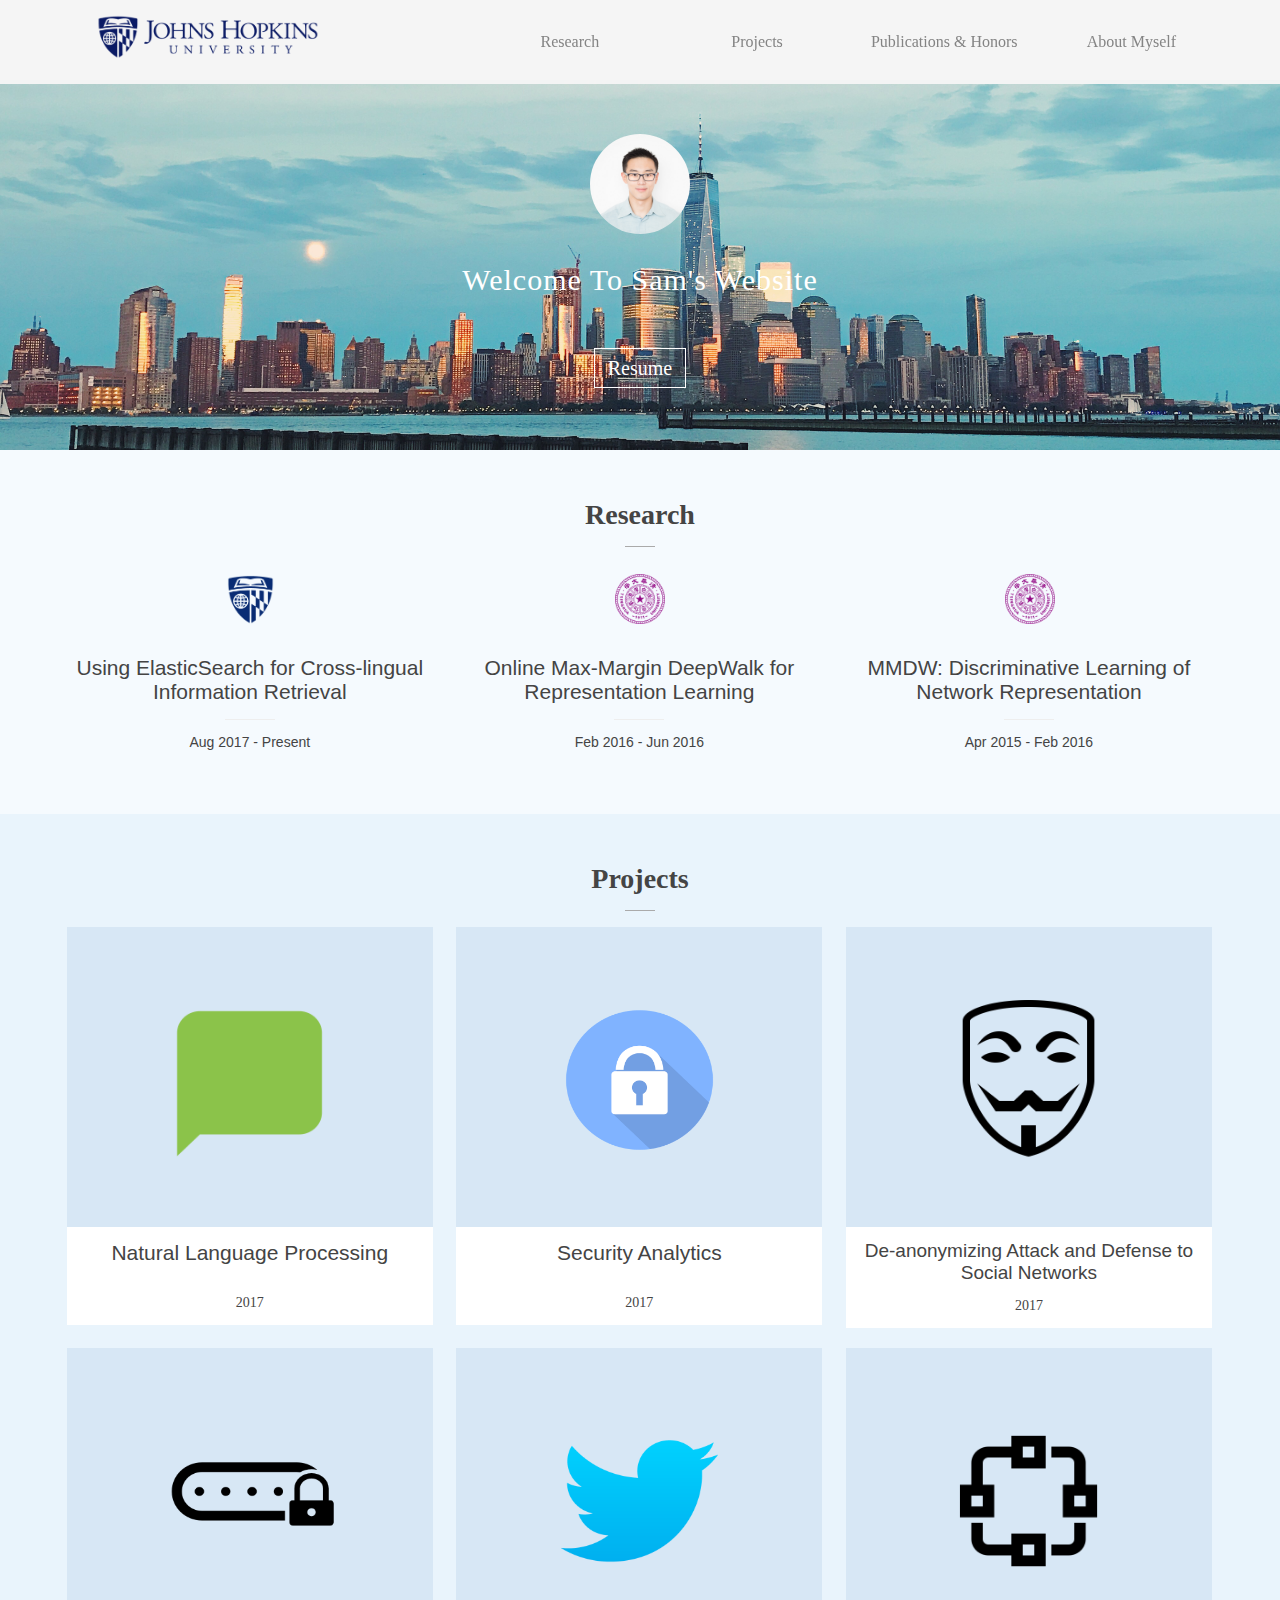
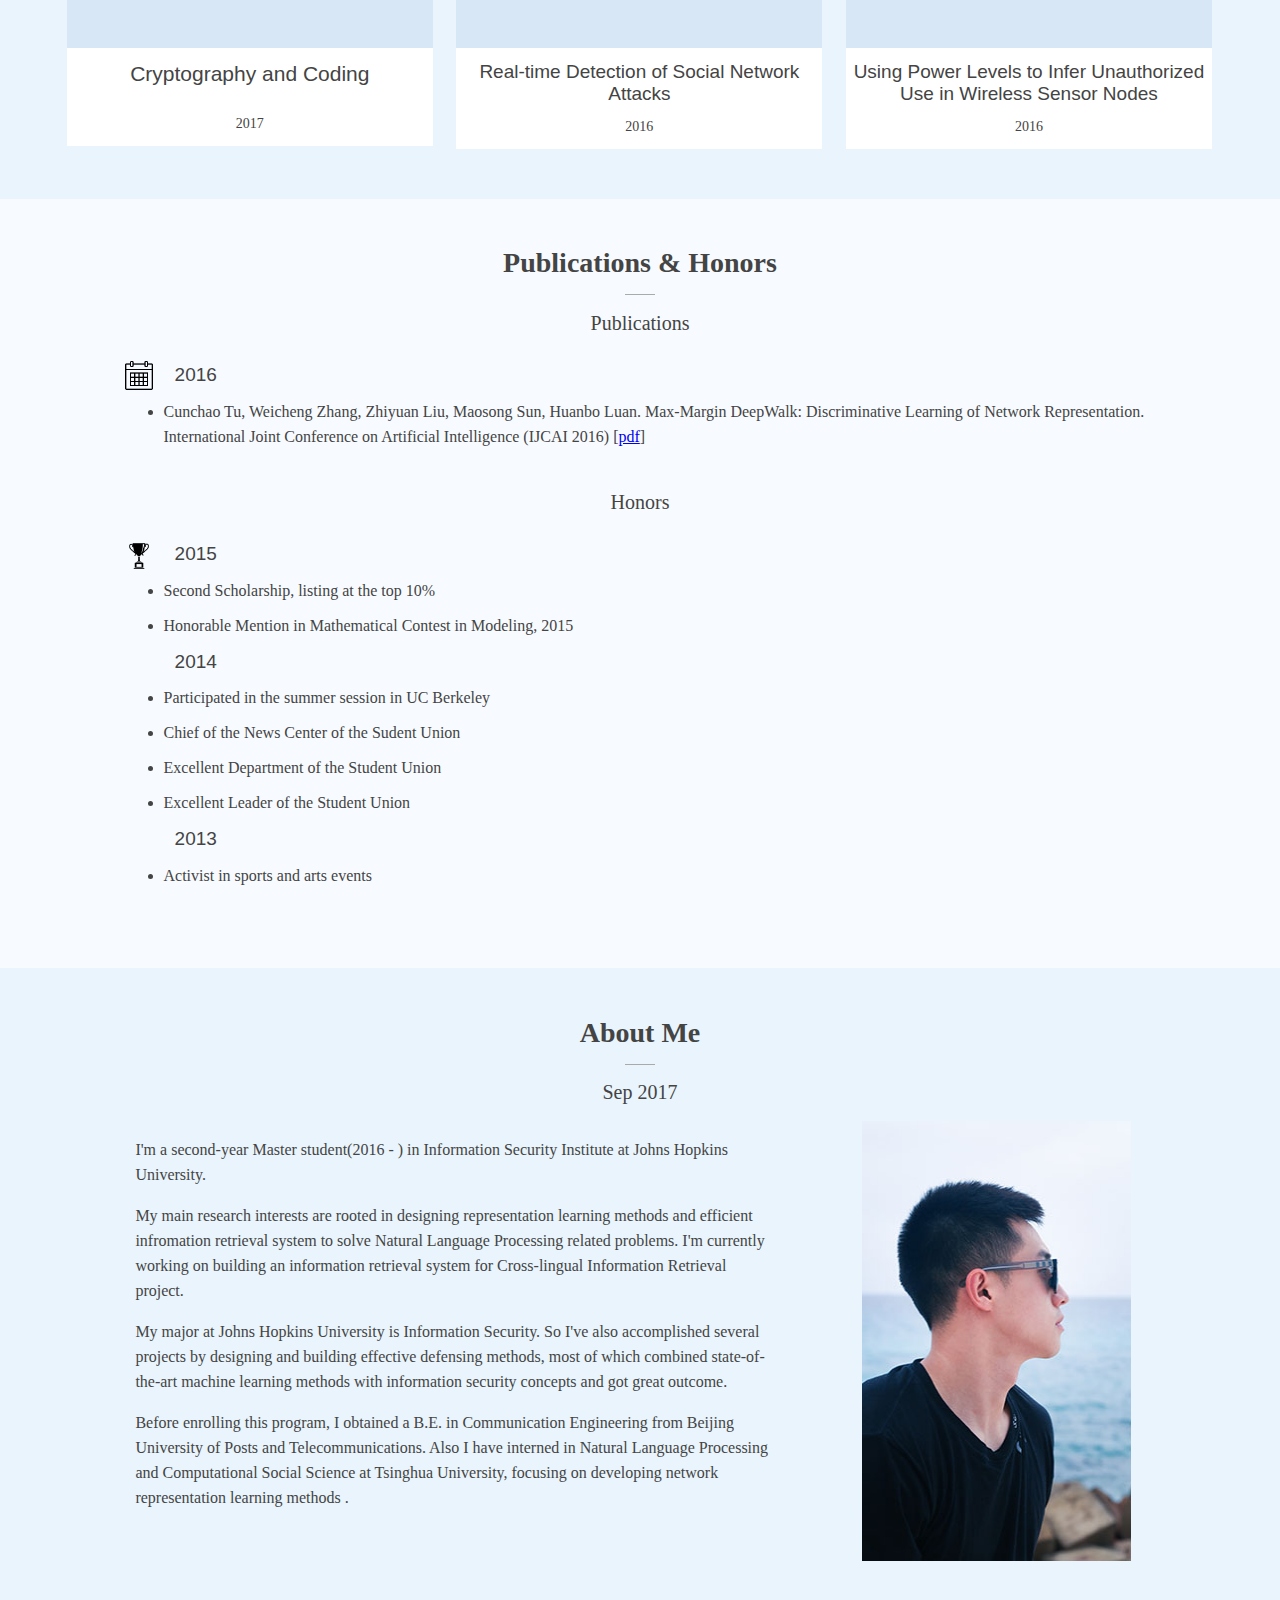
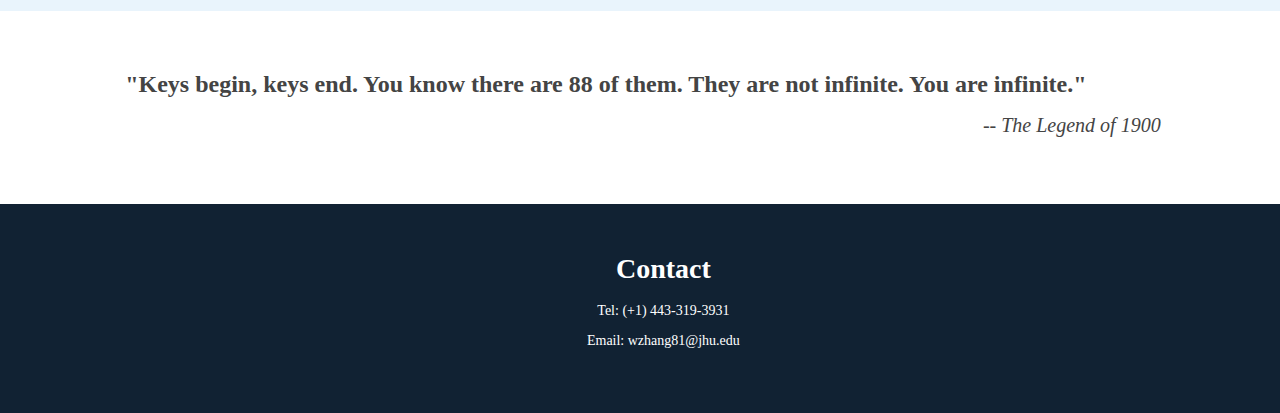
==== index.html @ ab31bf4f "init" ====
<!DOCTYPE html>
<html >
<head>
  <meta charset="UTF-8">
  <title>Weicheng(Sam) Zhang</title>
  <link rel="shortcut icon" type="image/x-icon" href="./src/image/z.ico" media="screen"/>
  <meta name="viewport" content="width=device-width, initial-scale=1">
  <link href='https://fonts.googleapis.com/css?family=Open+Sans|Roboto|Roboto+Slab:300,400' rel='stylesheet' type='text/css'>
    
  <link rel="stylesheet" href="style.css">

  <!-- Global Site Tag (gtag.js) - Google Analytics -->
<script async src="https://www.googletagmanager.com/gtag/js?id=UA-106564994-1"></script>
<script>
  window.dataLayer = window.dataLayer || [];
  function gtag(){dataLayer.push(arguments)};
  gtag('js', new Date());

  gtag('config', 'UA-106564994-1');
</script>
</head>

<body>
  <div class="hold" id="home">
  <div class="header">
    <div id="navigation-bar">
      <div id="logo">
        <figure><img src="./src/image/johns-hopkins-university-logo.png" width="225" height="46" onclick="scrollPosition(home)" style="cursor: pointer"/></figure>
      </div>
      <ul style="cursor: pointer">
        <li><a onclick="scrollPosition(aboutme)">About Myself</a></li>
        <li><a onclick="scrollPosition(Pandh)">Publications & Honors</a></li>
        <li><a onclick="scrollPosition(Projects)">Projects</a></li>
        <li><a onclick="scrollPosition(Research)">Research</a></li>
      </ul>
    </div>
  </div>
</div>




<div class="section">
  <div class="slider">
    <div class="container slidercontent">
      <figure><img class="icon" src="./src/image/icon.jpeg" width="100" height="100" onclick="location.href = 'https://www.linkedin.com/in/weicheng-zhang/'" style="cursor: pointer" /></figure>
      <h2 class="hero">Welcome To Sam's Website</h2>
      <div class="call" onclick="location.href='./src/resume/Resume_WeichengZhang.pdf'"><span>Resume</span></div>
    </div>
  </div>
</div>
<div class="section bg0" id="Research">
  <div class="container">
  <h1 class="section_name">Research</h1>
    <div class="col three">
      <h1 class="icon"><img class="zoomjhu" src="./src/image/jhu.png" onclick="location.href='https://github.com/Sam3448/Cross-lingual-Information-Retrieval'"/></h1>
      <h1 class="service">Using ElasticSearch for Cross-lingual Information Retrieval</h1>
      <p class="AuthorDate">Aug 2017 - Present</p>
    </div>
    <div class="col three">

      <h1 class="icon"><img class="zoomtsinghua" src="./src/image/tsinghua.png" onclick="location.href='https://github.com/Sam3448/Online_DeepWalk'"/></h1>

      <h1 class="service">Online Max-Margin DeepWalk for Representation Learning</h1>
      <p class="AuthorDate">Feb 2016 - Jun 2016</p>
    </div>
    <div class="responsivegroup"></div>
    <div class="col three">

      <h1 class="icon"><img class="zoomtsinghua" src="./src/image/tsinghua.png" onclick="location.href='https://github.com/Sam3448/MMDW'"/></h1>
      <h1 class="service">MMDW: Discriminative Learning of Network Representation </h1>
      <p class="AuthorDate">Apr 2015 - Feb 2016</p>
    </div>
    <div class="group"></div>
  </div>
</div>
<div class="section bg" id="Projects">
  <div class="container">
    <h1>Projects</h1>
    <h2></h2>
    <div class="col three bg nopad pointer">
      <div class="imgholder"><img src="./src/image/speech_bubble.png" class="imgProject" onclick="location.href='https://github.com/Sam3448/Natural-Language-Processing'"></div>
      <h1 class="feature2">Natural Language Processing</h1>
      <p>2017</p>
    </div>    
    <div class="col three bg nopad pointer">
      <div class="imgholder"><img src="./src/image/sa.png" class="imgProject" onclick="location.href='https://github.com/Sam3448/Security-Analytics'"></div>
      <h1 class="feature2">Security Analytics</h1>
      <p>2017</p>
    </div>
    <div class="col three bg nopad pointer">
      <div class="imgholder"><img src="./src/image/anonymous.png" class="imgProject" onclick="location.href='https://github.com/Sam3448/SPCFinal'"></div>
      <h1 class="feature">De-anonymizing Attack and Defense to Social Networks</h1>
      <p>2017</p>
    </div>


    <div class="group margin"></div>
    <div class="col three bg nopad pointer">
      <div class="imgholder"><img src="./src/image/crypto2.png" class="imgProject" onclick="location.href='https://github.com/Sam3448/Cryptography-and-Coding'"></div>
      <h1 class="feature2">Cryptography and Coding</h1>
      <p>2017</p>
    </div>
    <div class="col three bg nopad pointer">
      <div class="imgholder"><img src="./src/image/twitter.png" class="imgProject" onclick="location.href='https://github.com/Sam3448/Zerofox'"></div>
      <h1 class="feature">Real-time Detection of Social Network Attacks</h1>
      <p>2016</p>
    </div>
    <div class="col three bg nopad pointer">
      <div class="imgholder"><img src="./src/image/wsn3.png" class="imgProject" onclick="location.href='https://github.com/Sam3448/WSN'"></div>
      <h1 class="feature">Using Power Levels to Infer Unauthorized Use in Wireless Sensor Nodes</h1>
      <p>2016</p>
    </div>
    <div class="group"></div>
  </div>
</div>



<div class="section bg2" id="Pandh">
  <div class="container">
    <h1>Publications & Honors</h1>
    <h2>Publications</h2>
    <div class="col one_original">
      <img class="caledar"/ src="./src/image/calendar.png">
      <h1 class="feature side">2016</h1>
      <li class="textForPandh">Cunchao Tu, Weicheng Zhang, Zhiyuan Liu, Maosong Sun, Huanbo Luan. Max-Margin DeepWalk: Discriminative Learning of Network Representation. International Joint Conference on Artificial Intelligence (IJCAI 2016) [<a href="./src/paper/ijcai2016_mmdw.pdf" target="_blank">pdf</a>]</li>
      <br/>
      <br/>
    </div>
    <h2>Honors</h2>
    <div class="col one_original">
      <img class="caledar"/ src="./src/image/trophy.png">
      <h1 class="feature side">2015</h1>
      <li class="textForPandh"> Second Scholarship, listing at the top 10%</li>
      <li class="textForPandh">Honorable Mention in Mathematical Contest in Modeling, 2015</li>
      <h1 class="feature side">2014</h1>
      <li class="textForPandh">Participated in the summer session in UC Berkeley</li>
      <li class="textForPandh">Chief of the News Center of the Sudent Union</li>
      <li class="textForPandh">Excellent Department of the Student Union</li>
      <li class="textForPandh">Excellent Leader of the Student Union</li>
      <h1 class="feature side">2013</h1>
      <li class="textForPandh">Activist in sports and arts events</li>
    </div>
    <div class="group margin"></div>
  </div>
</div>



<div class="section bg" id="aboutme">
  <div class="container">
    <h1>About Me</h1>
    <h2>Sep 2017</h2>
    <div class="col one2">
      <p class="textForPandh">I'm a second-year Master student(2016 - ) in Information Security Institute at Johns Hopkins University.</p>
      <p class="textForPandh">My main research interests are rooted in designing representation learning methods and efficient infromation retrieval system to solve Natural Language Processing related problems. I'm currently working on building an information retrieval system for <b>Cross-lingual Information Retrieval project</b>.</p>
      <p class="textForPandh">My major at Johns Hopkins University is Information Security. So I've also accomplished several projects by designing and building effective defensing methods, most of which combined state-of-the-art machine learning methods with information security concepts and got great outcome.</p>
      <p class="textForPandh">Before enrolling this program, I obtained a B.E. in Communication Engineering from Beijing University of Posts and Telecommunications. Also I have interned in Natural Language Processing and Computational Social Science at Tsinghua University, focusing on developing network representation learning methods . </p>
    </div>
    <div class="col four">
      <img class="col imgSelf" src="./src/image/self_small.jpg">
    </div>
  

  </div>
</div>


<div class="section">
  <div class="container">
    <h1 class="reset">"Keys begin, keys end. You know there are 88 of them. They are not infinite. You are infinite."</h1>
    <h2 class="quote"><i>-- The Legend of 1900</i></h2>
  </div>
</div>
<div class="section">
  <div class="footer">
    <div class="container white">
      <div class="col one3">
        <h1>Contact</h1>
        <p>Tel: (+1) 443-319-3931</p>
        <p>Email: wzhang81@jhu.edu</p>
      </div>
      <div class="group"></div>
    </div>
  </div>
</div>
  <script src='https://cdnjs.cloudflare.com/ajax/libs/jquery/3.1.1/jquery.min.js'></script>
<script src='https://maxcdn.bootstrapcdn.com/bootstrap/3.3.7/js/bootstrap.min.js'></script>
  <script  src="js/index.js"></script>
</body>
</html>
---- style.css ----
/*
  terrible.css
  Andrew Tunecliffe, 2015
  http://atunnecliffe.com
*/
/* uncomment to see outlines of stuff when you hover *-/
:hover {
  background:rgba(0, 0, 0, 0.1);
}/**/





html,
body {
  margin: 0;
  padding: 0;
  scroll-behavior: smooth;
}

.section {
  width: 100%;
}

.container {
  position: relative;
  width: 1170px;
  margin: 0 auto;
  color: #444;
  font-size: 14px;
  font-weight: 300;
  font-family: Georgia, serif;
  overflow: hidden;
}

.section .container {
  padding: 30px 0 50px 0;
}

.section.bg0 {
  background: rgb(245, 250, 254);
}

.section.bg {
  background: rgb(233, 244, 252);
}

.section.bg2 {
  background: rgb(247, 251, 255);
}

.icon{
  margin-top: 10px;
  border-radius: 50%;
}
.schoolLogo{
  width: 225px;
  height: 80%;
  margin-top: 5%; 
}
/*
  Header
*/

.hold {
  height: 80px;
}

.header {
  line-height: 80px;
  width: 100%;
  transition: line-height 0.2s linear, box-shadow 0.2s linear;
  position: fixed;
  top: 0;
  left: 0;
  z-index: 100;
  background: rgba(245, 245, 245, 0.97);
}

.header.small {
  line-height: 50px;
  box-shadow: 0px 1px 3px 0px rgba(50, 50, 50, 0.8);
}

.header.small > .container > #logo {
  height: 73px;
}

#logo {
  position: absolute;
  top: 10%;
  transform: translateY(-20%);
  float: left;
  height: 40px;
  width: 170px;
  margin-left: 0px;
}


/* navigation bar */
#navigation-bar {
  position: relative;
  width: 1170px;
  margin: 0 auto;
  color: #444;
  font-size: 14px;
  font-weight: 300;
  font-family: Georgia, serif;
  overflow: hidden;
}
  
#navigation-bar ul {
    float: right;
    margin:0; padding:0;
    list-style:none;
    width:80%;
    border-radius:4px;  
    overflow:hidden;
}
  
#navigation-bar li {
    float:right;
    padding:0; margin:0;
    width:20%;
    position: relative;
}
  
#navigation-bar a {
    color:#848484;
    font-size:16px; 
    text-decoration:none; text-align: center;
    width:100%;
    padding:2px 0;
    display:block; position:relative;
    transition: all 0.2s ease;
}

#navigation-bar a:hover {color:#092c74;}
/*  #navigation-bar li:first-child a {border-radius:4px 0 0 4px;}
#navigation-bar li:last-child a {border-radius:0 4px 4px 0;}  */
#navigation-bar a:before {
  content:'';
  transition:all .4s ease-in-out;
  position:absolute; right:50%; left:50%; bottom:0;
  display:block;
  height:2px;
  background-color:#092c74;
} 
#navigation-bar li:hover a:before, #navigation-bar a:hover:before {right:0; left:0;}
#navigation-bar span {display:block;}




/*
  Slider
*/

.section .footer {
  background: #123;
}
.section .slider {
  background:url(./src/image/backgroud.JPG);
  background-repeat:no-repeat;
  background-size:100% 100%;
  -webkit-background-origin:content-box;
  background-origin:content-box;
}

.slidercontent {
  text-align: center;
}

.hero {
  font-family: Georgia, serif;
  color: white;
  font-weight: normal;
  letter-spacing: 1px;
}

h1.hero {
  font-size: 54px;
}

h2.hero {
  font-size: 30px;
  margin-bottom: 60px;
}

h1.hero:after {
  content: "";
  width: 300px;
  position: relative;
  border-bottom: 1px solid #aaa;
  text-align: center;
  margin: auto;
  margin-top: 15px;
}

.call {
  color: white;
  display: block;
  margin-bottom: 20px;
}

.call span {
  display: inline;
  border: 1px solid white;
  padding: 8px 13px;
  font-family: Georgia, serif;
  font-size: 20px;
  transition: background 0.15s linear;
}

.call span:hover {
  background: rgba(255, 255, 255, 0.1);
  cursor: pointer;
}
/* 
  Columns 
*/

.col {
  float: left;
  padding: 0;
  margin: 0;
  position: relative;
}

.col.four {
  width: 23%;
  margin: 0 2%;
  margin-left: 5%;
}
.col.four_2 {
  width: 23%;
  margin: 0 2%;
  margin-left: 5%;
  align-self: center;
}

.col.three {
  width: 31.3%;
  margin: 0 1%;
}

.col.two {
  width: 40%;
  margin: 0 2.5%;
  padding: 0 2.5%;
}
.col.one {
  width: 60%;
  margin: 0 2.5%;
  padding: 0 2.5%;
}
.col.one2 {
  width: 60%;
  margin: 0 1%;
  padding: 0 1%;
}
.col.one3 {
  width: 100%;
  margin: 0 1%;
  padding: 0 1%;
}
.col.one_original {
  width: 95%;
  margin: 0 2.5%;
  padding: 0 2.5%;
}

.col .imgSelf{
  height: 440px;
  width: 100%;
  align-self: right;
}

.col.extrapad {
  padding-top: 20px;
  padding-bottom: 20px;
}

.col .service,
.col .feature {
  font-size: 21px;
  font-weight: 300;
  font-family: Georgia, sans-serif;
}
.col .feature2 {
  font-size: 21px;
  font-weight: 300;
  font-family: Georgia, sans-serif;
  margin-bottom: 30px;
}

.col .AuthorDate {
  font-size: 14px;
  font-family: Georgia, sans-serif;
}

.col .service:after {
  content: "";
  width: 50px;
  position: relative;
  border-bottom: 1px solid #eee;
  display: block;
  text-align: center;
  margin: auto;
  margin-top: 15px;
}

.col .feature {
  font-size: 19px;
}

.col h1.side,
.col p.side,
.col span.side:first-of-type {
  margin-left: 50px;
  text-align: left;
}
.col .textForPandh{
  margin-left: 50px;
  margin-bottom: 10px;
  text-align: left;
  font-size: 16px;
  line-height: 25px;
}

.col .icon {
  cursor: pointer;
  border-radius: 50%;
  height: 85px;
  width: 85px;
  line-height: 85px;
  text-align: center;
  margin: 0 auto;
  transition: background 0.25s linear, color 0.25s linear;
}

.col .zoom {
  height: 50px;
  width: 50x;
  line-height: 85px;
  text-align: center;
  margin-top: 18px;
  margin-left: 1px;
  transition: background 0.25s linear, color 0.25s linear;
}
.col .zoomjhu {
  height: 50px;
  width: 50x;
  line-height: 85px;
  text-align: center;
  margin-top: 18px;
  margin-left: 1px;
  transition: background 0.25s linear, color 0.25s linear;
}
.col .zoomtsinghua {
  height: 50px;
  width: 50x;
  line-height: 85px;
  text-align: center;
  margin-top: 17px;
  margin-left: 2px;
  transition: background 0.25s linear, color 0.25s linear;
}
.col .section_name {
  font-family: Georgia, sans-serif;
}

.col .icon.side {
  position: absolute;
  padding: 0;
  margin: 0;
  top: 0px;
  height: 50px;
  width: 50px;
}
.col .caledar {
  position: absolute;
  padding: 0;
  margin: 0px;
  top: 10px;
  left: 40px;
  height: 30px;
  width: 30px;
}

.col:hover > .icon {
  background: rgb(198, 219, 239);
  color: white;
}

.col:hover > .icon.side {
  background: initial;
  color: initial;
}

.responsivegroup {
  display: none;
}
/*
  Column specifics
*/

.col p,
.col h1 {
  padding: 0 1%;
  text-align: center;
}

.group.margin {
  margin-bottom: 20px;
}

.col .imgholder {
  height: 300px;
  width: 100%;
  background: rgb(215, 231, 245);
  transition: background 0.3s linear;
  align-self: center;
}
.col .imgProject{
  width: 50%;
  height: 58%;
  margin-left: 25%;
  margin-top: 18%;
}

.col.bg {
  background: #FFF;
}

.col.pointer {
  cursor: pointer;
}

.col.bg:hover .imgholder {
  background: rgb(99,162,206);
}

.col span.feature {
  font-size: 20px;
}
/*
  Text
*/

.container > h1:not(.hero) {
  margin-bottom: 10px;
  text-align: center;
}

.container > h1:after {
  content: "";
  width: 30px;
  position: relative;
  border-bottom: 1px solid #aaa;
  display: block;
  text-align: center;
  margin: auto;
  margin-top: 15px;
}

h2 {
  font-family: Georgia, serif;
  text-align: center;
  font-weight: 400;
  font-size: 20px;
}

.left,
.left > h1,
.left > p {
  text-align: left;
}

.reset {
  text-align: left !important;
  font-size: 24px;
  margin-left: 6%;
  margin-top: 30px;
  margin-bottom: 30px;
}
.quote{
  text-align: right !important;
  margin-right: 5.5%;
}

.reset:after {
  display: none !important;
}
/* 
  Slider with Content
*/

.white h1,
.white h2,
.white p,
.white div,
.white a {
  color: #fff;
}
/*
  Responsive
*/

.group:after {
  content: "";
  display: table;
  clear: both;
}

@media all and (max-width: 768px) {
  .
   {
    width: 95%;
  }
  .col.four {
    width: 48%;
    margin: 1%;
  }
  .col.three {
    display: block;
    width: 95%;
    padding: 0;
    margin: 0 auto;
    float: none;
  }
  .header {
    height: auto;
    background: #eee;
  }
  #logo {
    position: initial;
    float: initial;
    display: inline-block;
    transform: none;
    margin: 0 auto;
  }
  ul.nav {
    float: none;
    display: block;
    text-align: center;
    margin: 0 auto;
  }
  ul.nav li {
    float: initial;
    display: inline-block;
  }
  .responsivegroup {
    display: block;
  }
  .responsivegroup:after {
    content: "";
    display: table;
    clear: both;
  }
}

@media all and (min-width: 768px) {
  .container {
    width: 750px;
  }
}

@media all and (min-width: 992px) {
  .container {
    width: 95%;
  }
}

@media all and (min-width: 1200px) {
  .container {
    width: 1170px;
  }
}

@media all and (max-width:450px) {
  .col, .col.four, .col.three, .col.two {
    display: block;
    width: 95%;
    padding: 0;
    margin: 0 auto;
    float: none;
  }
  .col.extrapad {
    padding: 1%;
    margin-bottom: 10px;
  }
  .group {
    display: none;
  }
}
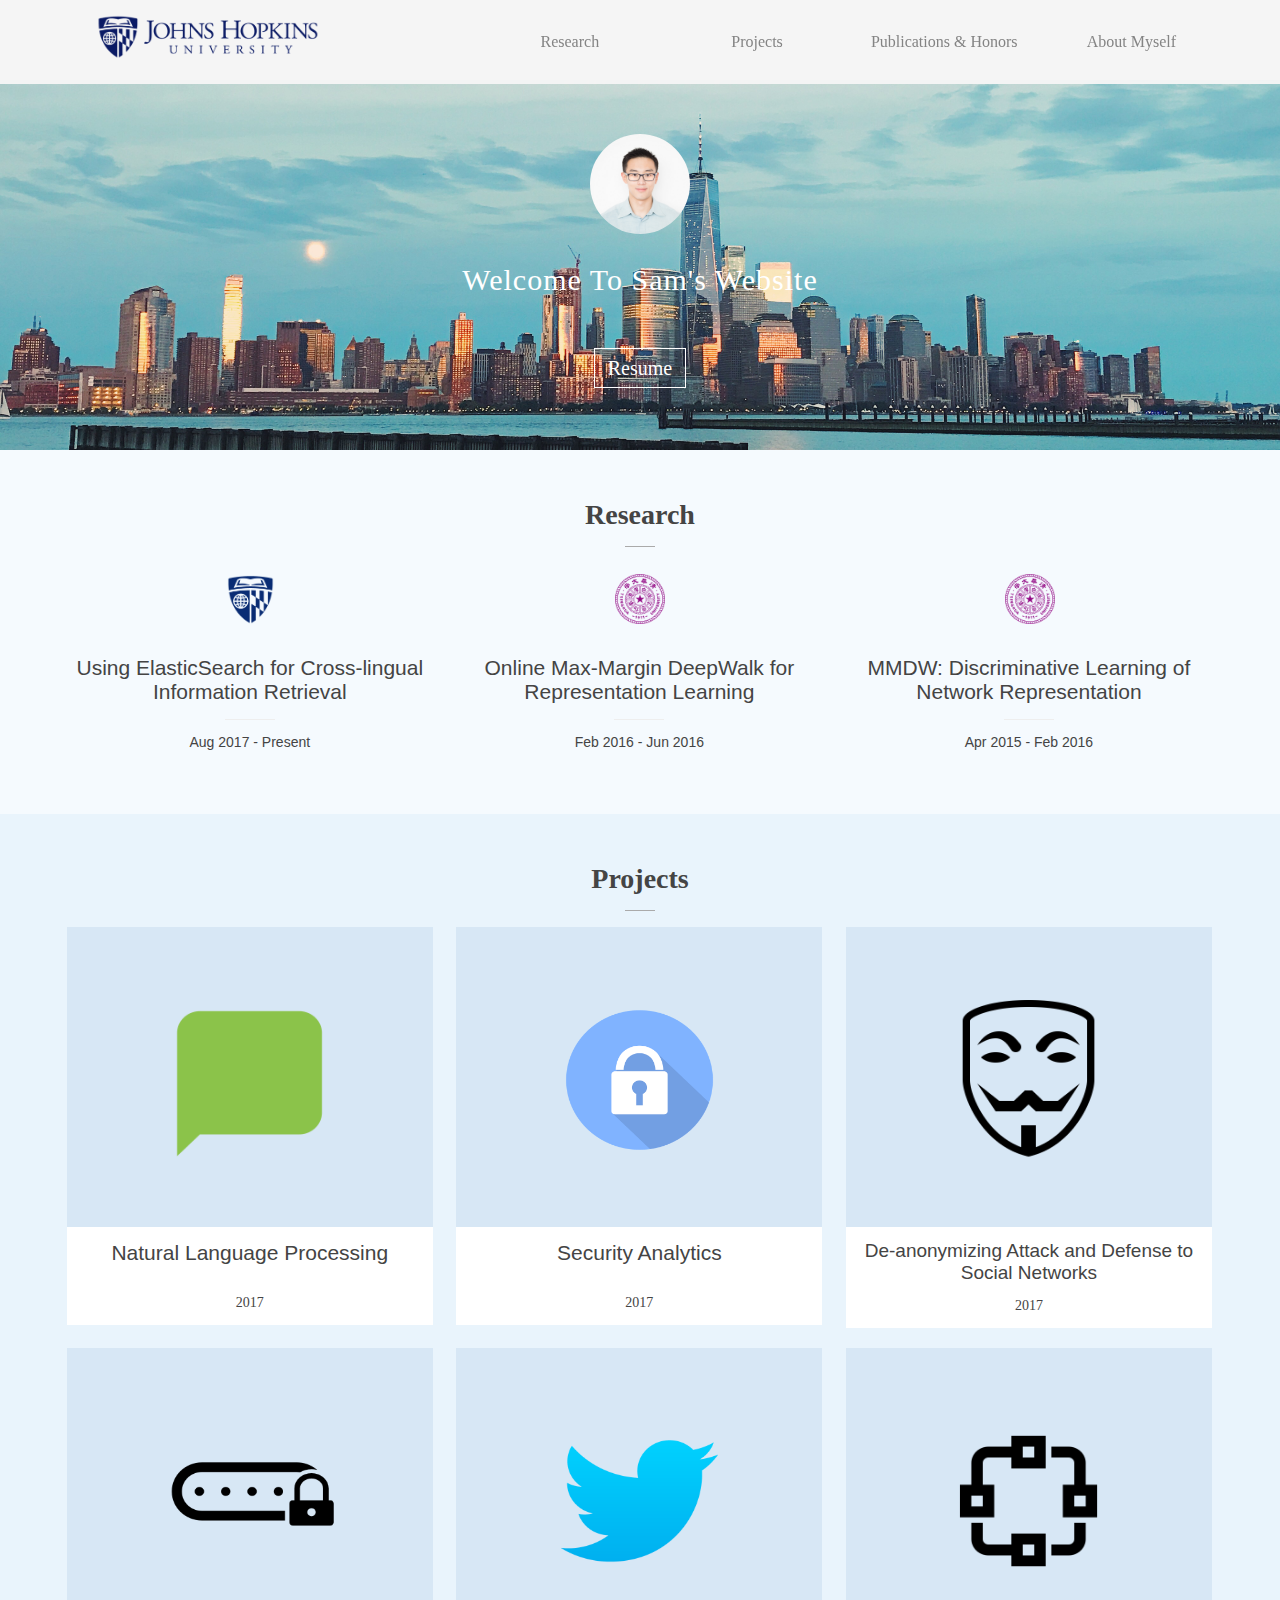
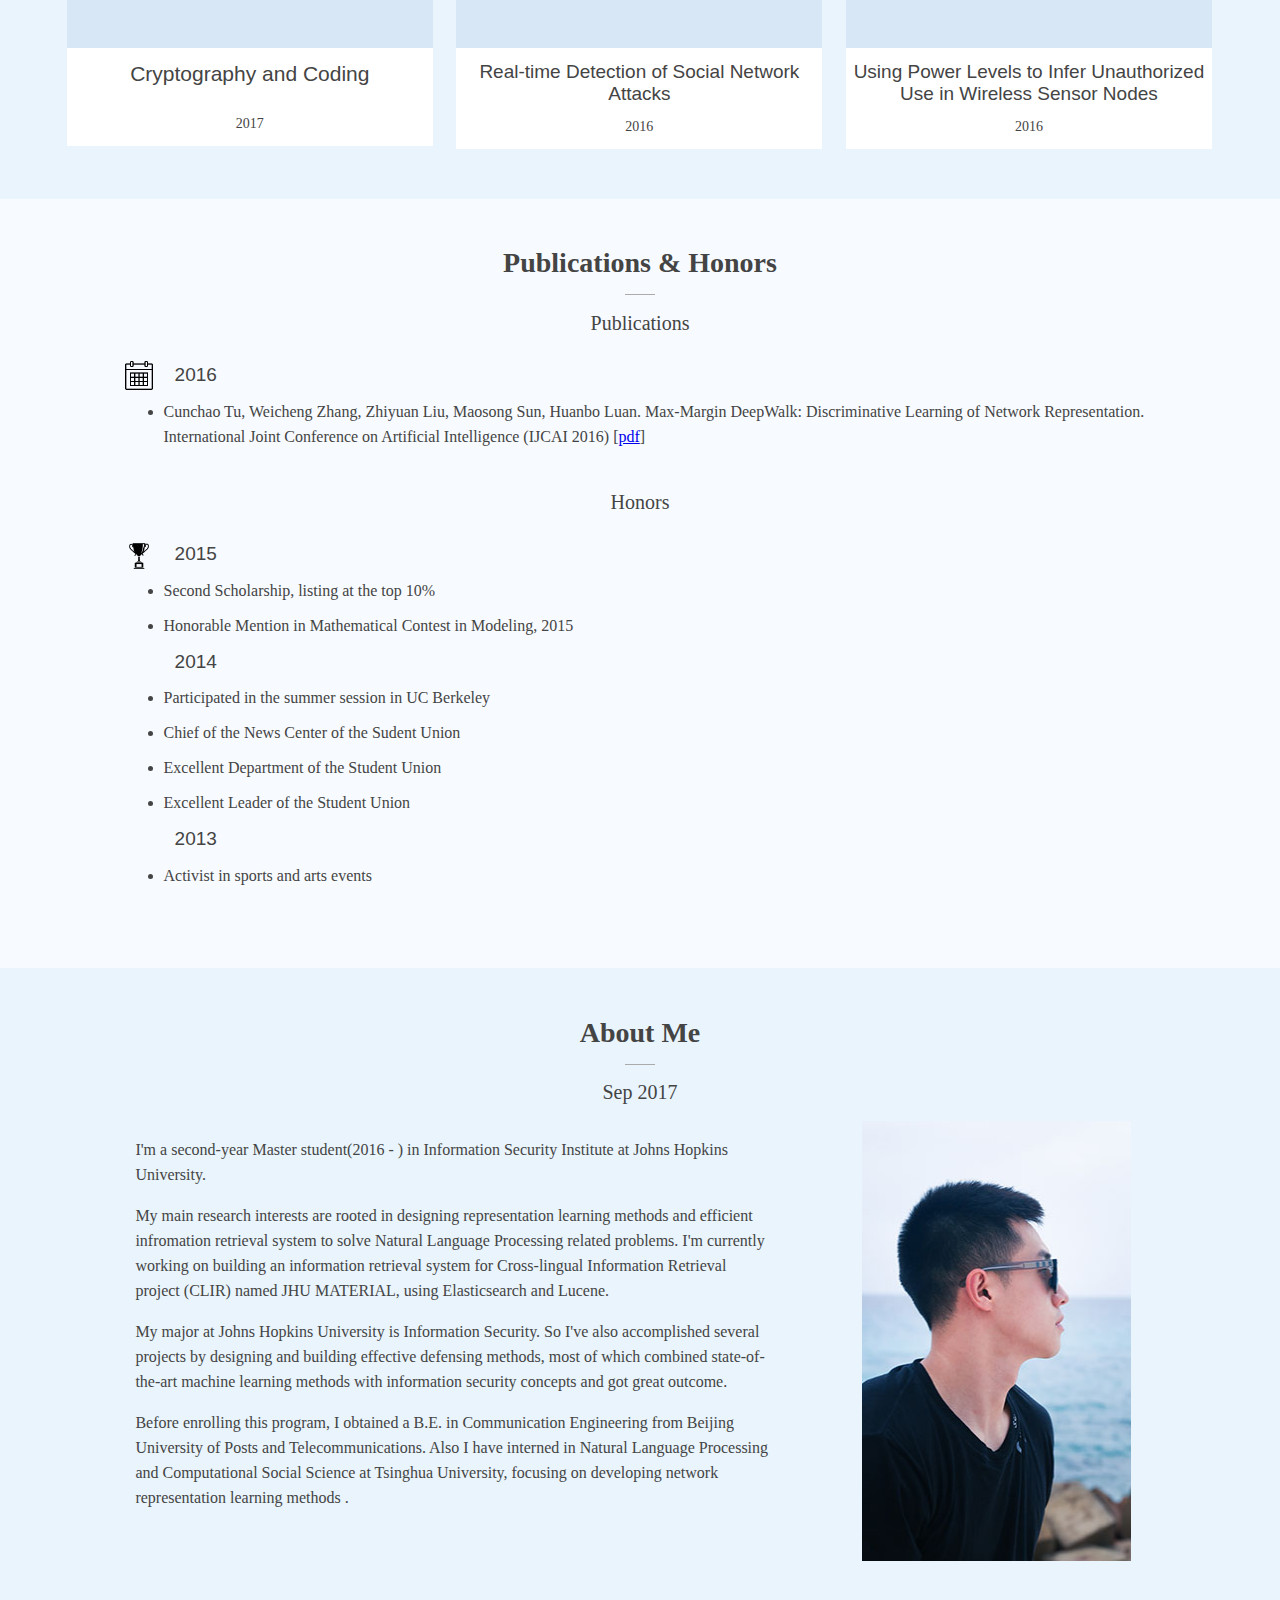
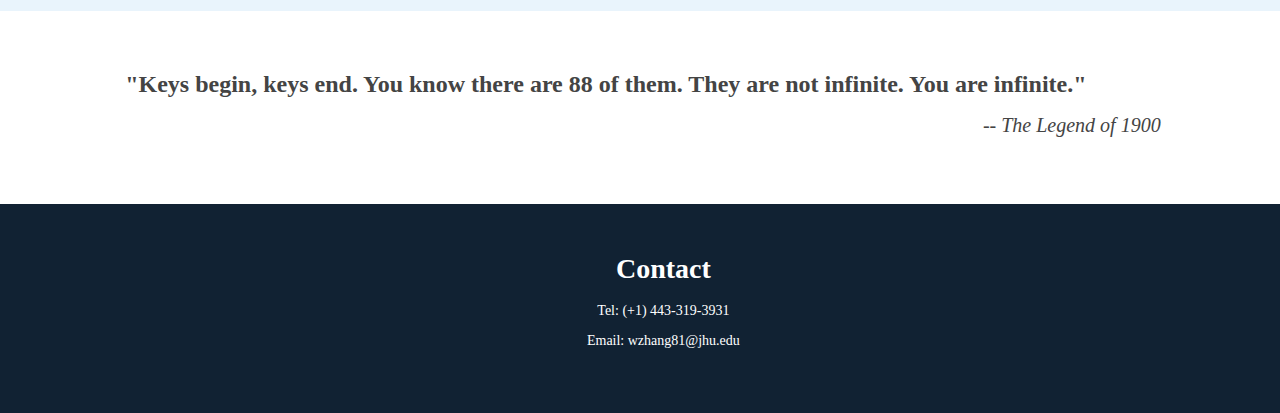
==== commit 9014a29a: "index_home_1007" ====
--- a/index.html
+++ b/index.html
@@ -25,13 +25,13 @@
   <div class="header">
     <div id="navigation-bar">
       <div id="logo">
-        <figure><img src="./src/image/johns-hopkins-university-logo.png" width="225" height="46" onclick="scrollPosition(home)" style="cursor: pointer"/></figure>
+        <figure><img src="./src/image/johns-hopkins-university-logo.png" width="225" height="46" onclick="location = '#home'" style="cursor: pointer"/></figure>
       </div>
       <ul style="cursor: pointer">
-        <li><a onclick="scrollPosition(aboutme)">About Myself</a></li>
-        <li><a onclick="scrollPosition(Pandh)">Publications & Honors</a></li>
-        <li><a onclick="scrollPosition(Projects)">Projects</a></li>
-        <li><a onclick="scrollPosition(Research)">Research</a></li>
+        <li><a href="#aboutme">About Myself</a></li>
+        <li><a href="#Pandh">Publications & Honors</a></li>
+        <li><a href="#Projects">Projects</a></li>
+        <li><a href="#Research" ">Research</a></li>
       </ul>
     </div>
   </div>
@@ -53,7 +53,7 @@
   <div class="container">
   <h1 class="section_name">Research</h1>
     <div class="col three">
-      <h1 class="icon"><img class="zoomjhu" src="./src/image/jhu.png" onclick="location.href='https://github.com/Sam3448/Cross-lingual-Information-Retrieval'"/></h1>
+      <h1 class="icon"><img class="zoomjhu" src="./src/image/jhu.png" onclick="location.href='https://github.com/Sam3448/elastic4clir'"/></h1>
       <h1 class="service">Using ElasticSearch for Cross-lingual Information Retrieval</h1>
       <p class="AuthorDate">Aug 2017 - Present</p>
     </div>
@@ -154,7 +154,7 @@
     <h2>Sep 2017</h2>
     <div class="col one2">
       <p class="textForPandh">I'm a second-year Master student(2016 - ) in Information Security Institute at Johns Hopkins University.</p>
-      <p class="textForPandh">My main research interests are rooted in designing representation learning methods and efficient infromation retrieval system to solve Natural Language Processing related problems. I'm currently working on building an information retrieval system for <b>Cross-lingual Information Retrieval project</b>.</p>
+      <p class="textForPandh">My main research interests are rooted in designing representation learning methods and efficient infromation retrieval system to solve Natural Language Processing related problems. I'm currently working on building an information retrieval system for <b>Cross-lingual Information Retrieval project (CLIR)</b> named <b>JHU MATERIAL</b>, using Elasticsearch and Lucene.</p>
       <p class="textForPandh">My major at Johns Hopkins University is Information Security. So I've also accomplished several projects by designing and building effective defensing methods, most of which combined state-of-the-art machine learning methods with information security concepts and got great outcome.</p>
       <p class="textForPandh">Before enrolling this program, I obtained a B.E. in Communication Engineering from Beijing University of Posts and Telecommunications. Also I have interned in Natural Language Processing and Computational Social Science at Tsinghua University, focusing on developing network representation learning methods . </p>
     </div>
--- a/style.css
+++ b/style.css
@@ -1,17 +1,3 @@
-/*
-  terrible.css
-  Andrew Tunecliffe, 2015
-  http://atunnecliffe.com
-*/
-/* uncomment to see outlines of stuff when you hover *-/
-:hover {
-  background:rgba(0, 0, 0, 0.1);
-}/**/
-
-
-
-
-
 html,
 body {
   margin: 0;
